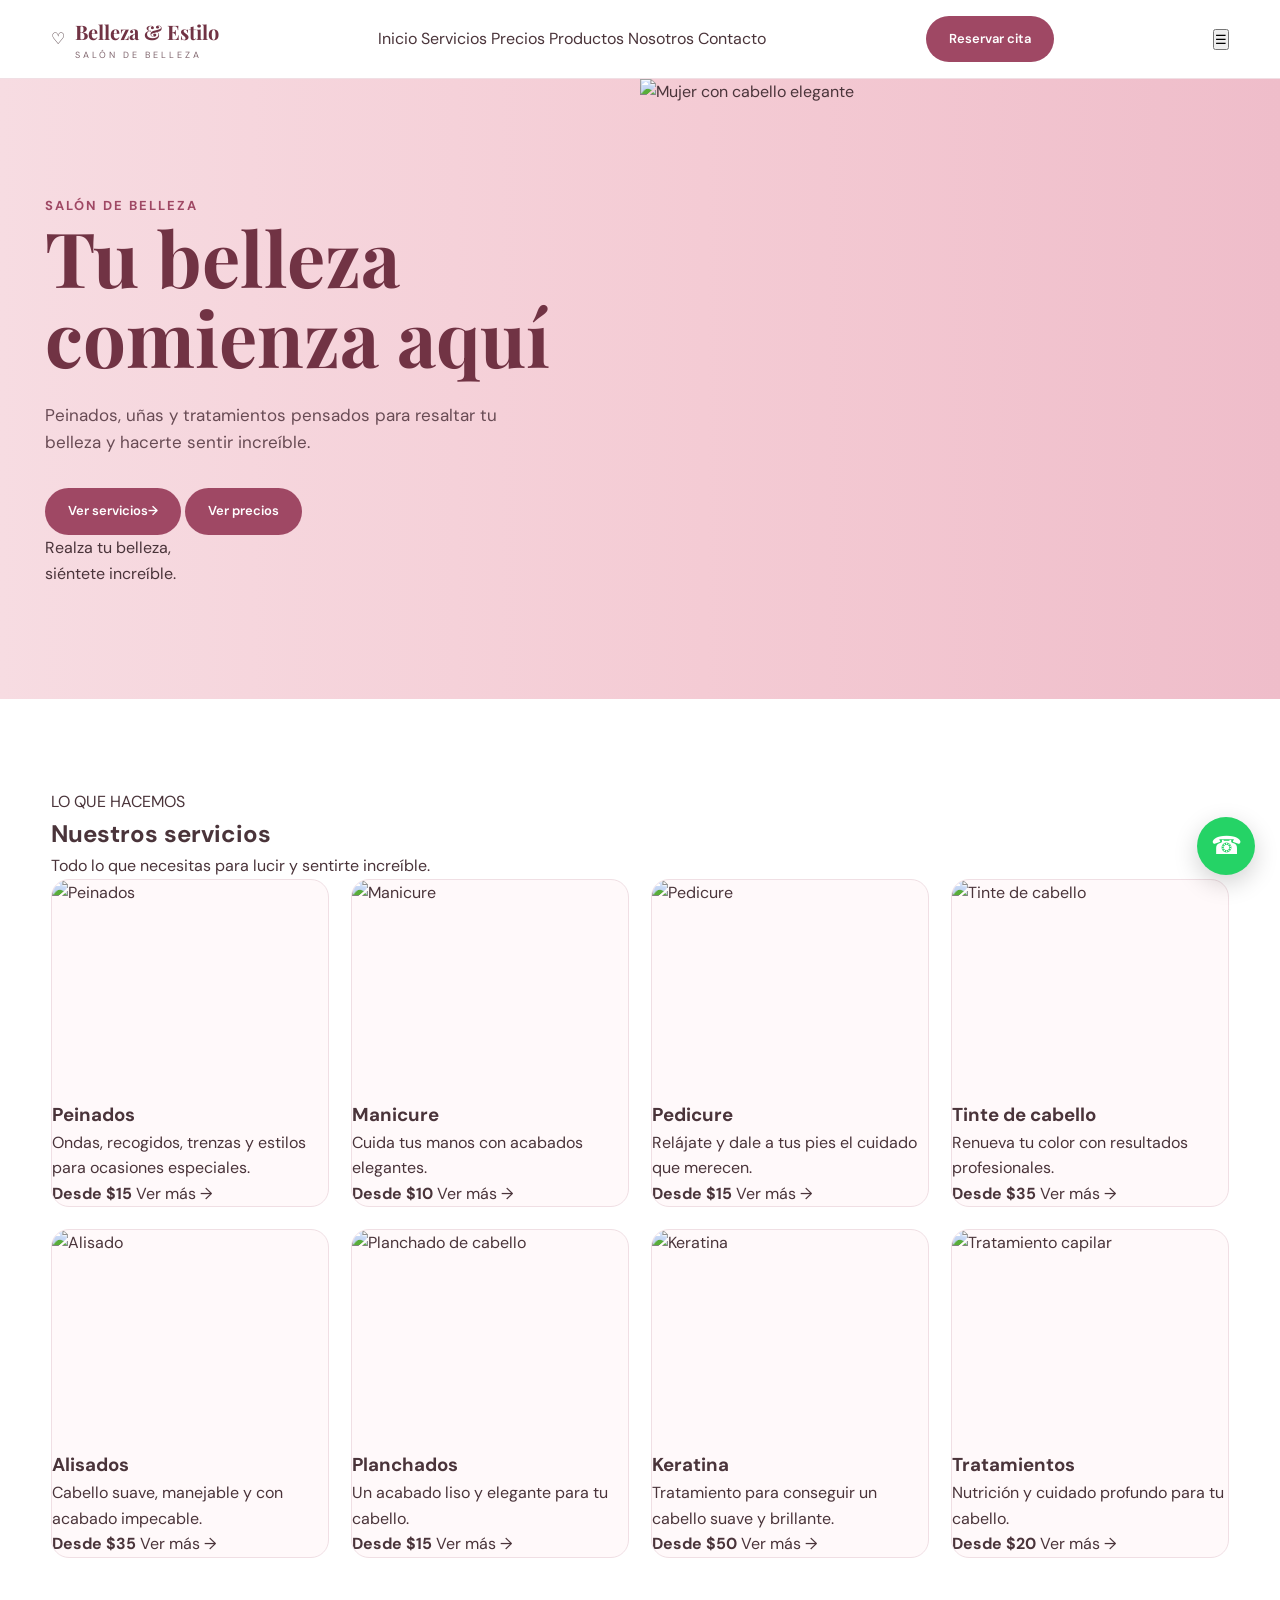
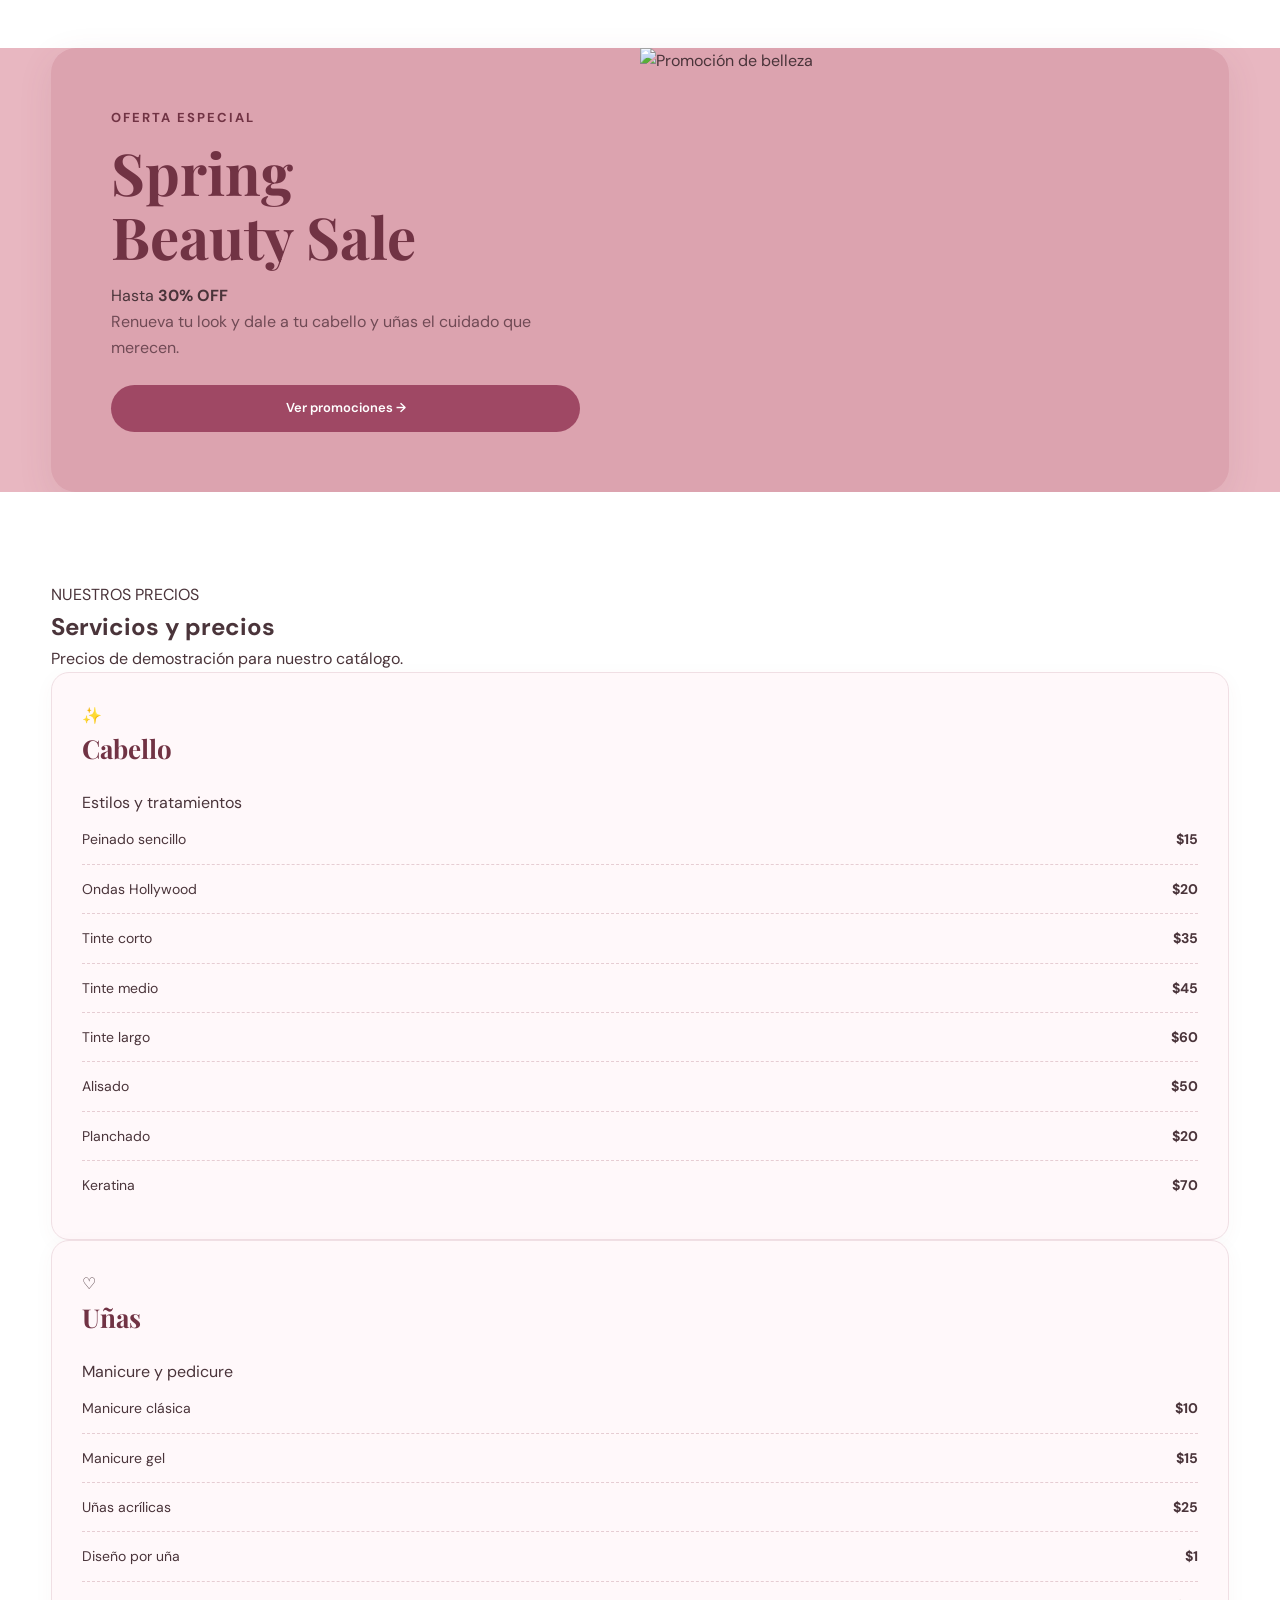
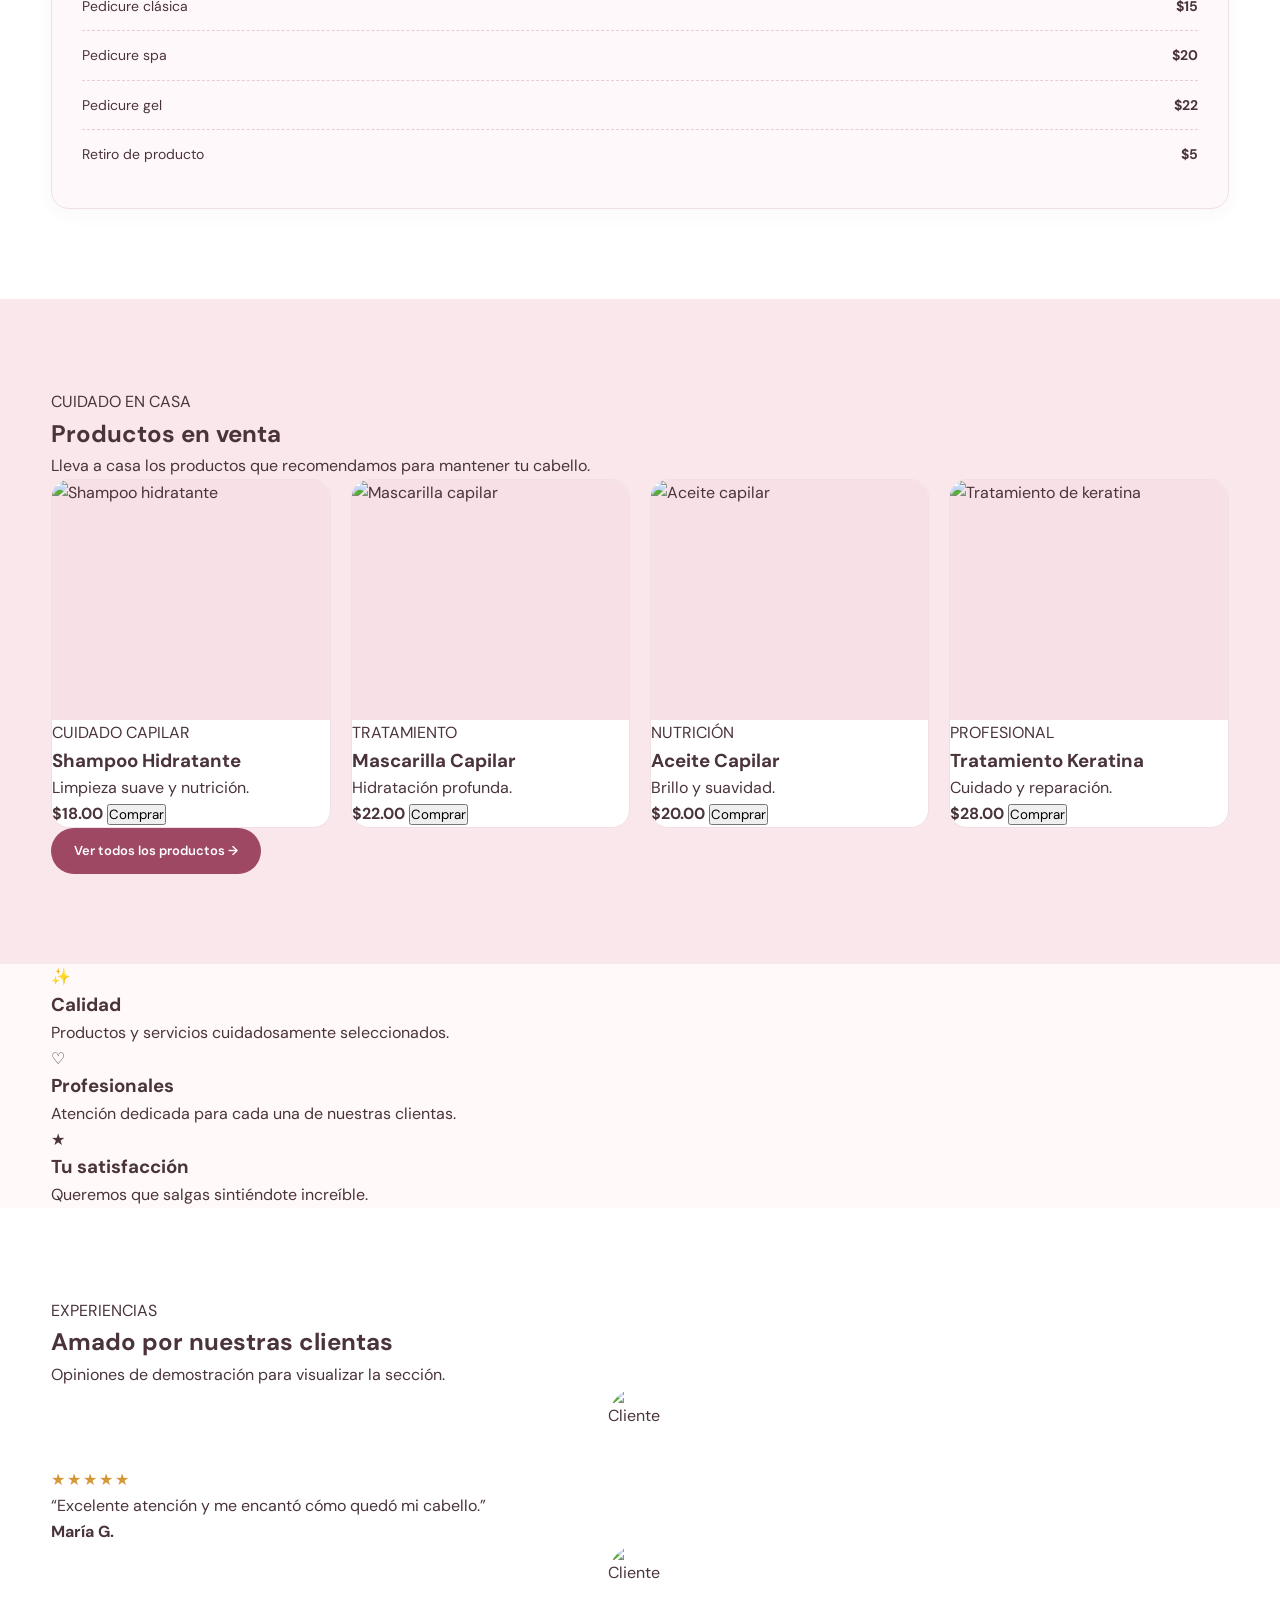
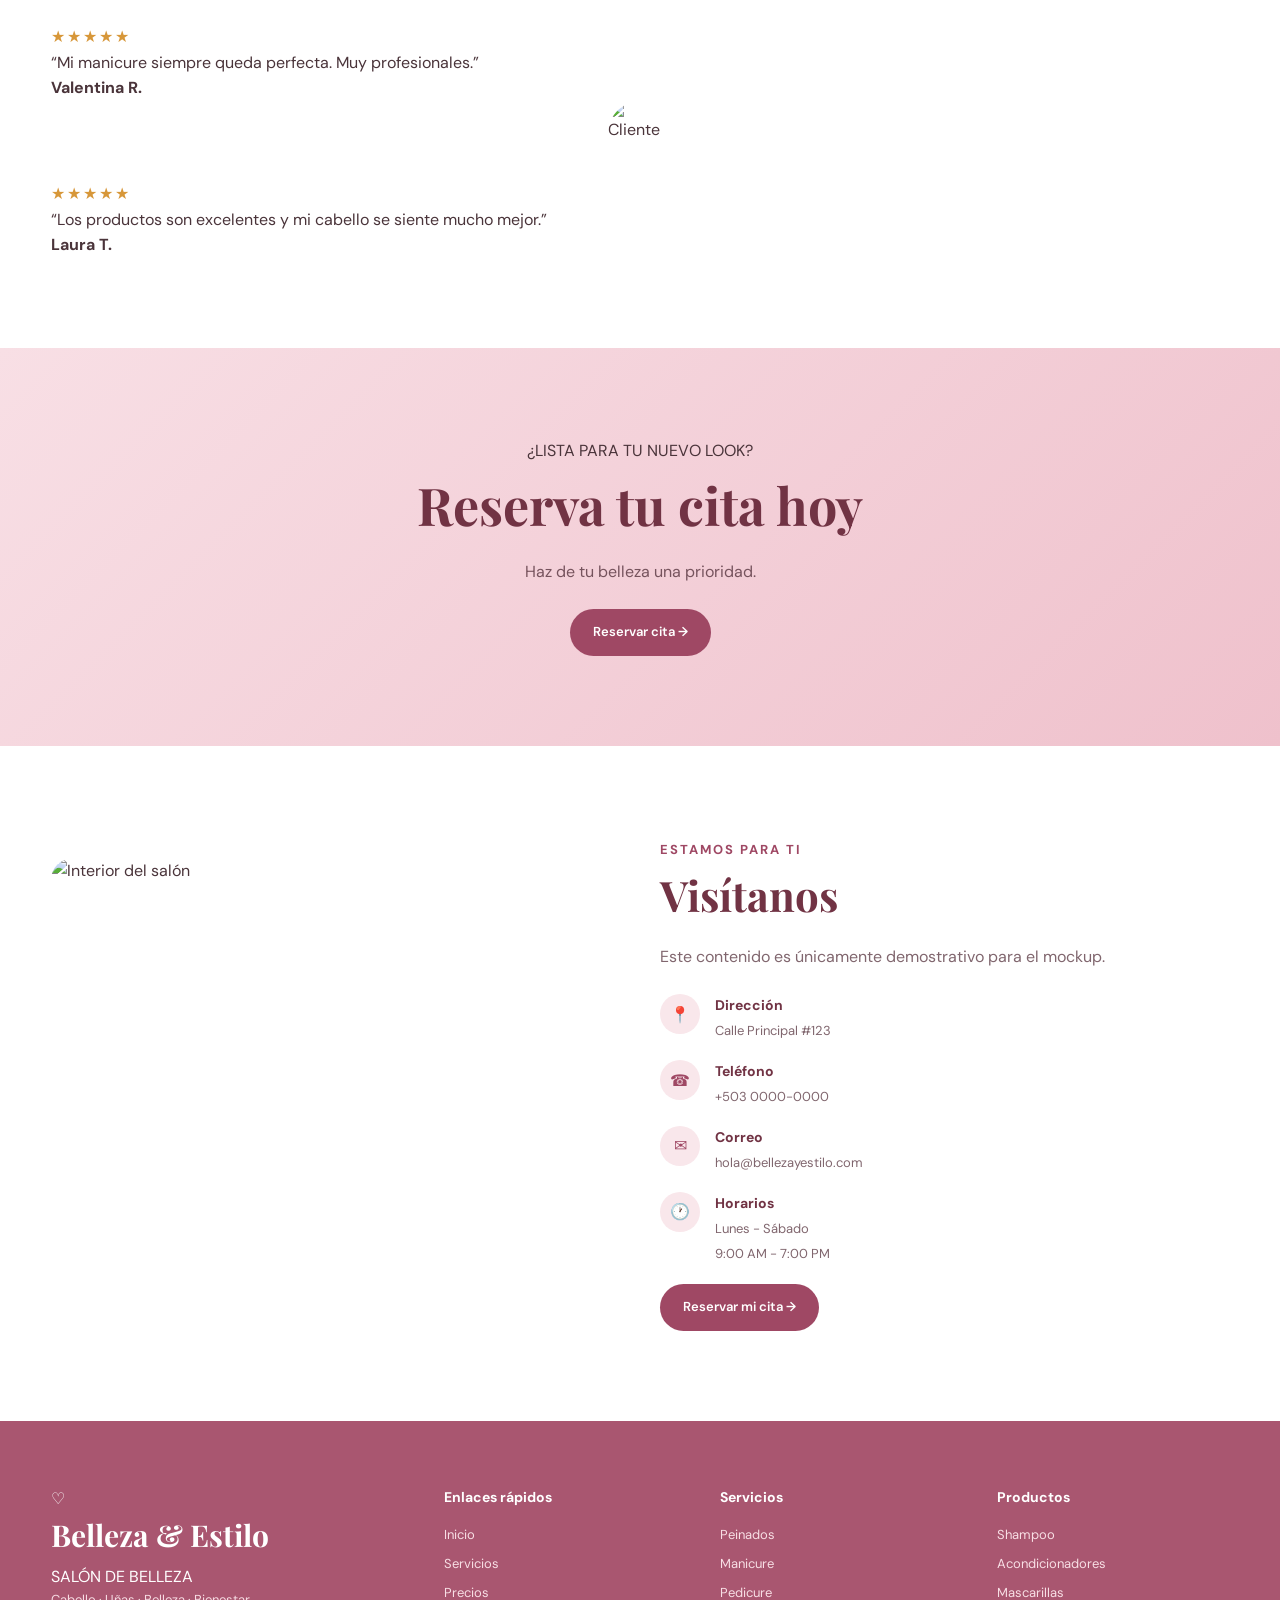
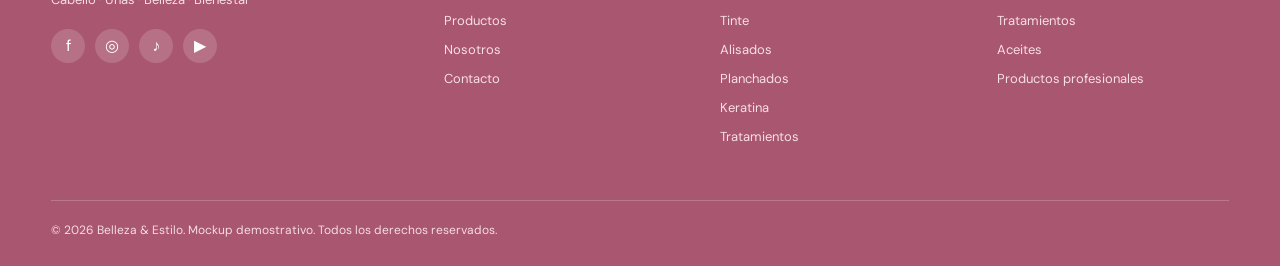
==== index.html @ c7131522 "second commit" ====
<!DOCTYPE html>
<html lang="es">

<head>

    <meta charset="UTF-8">

    <meta
        name="viewport"
        content="width=device-width, initial-scale=1.0"
    >

    <meta
        name="description"
        content="Mockup de sitio web para salón de belleza."
    >

    <title>Belleza & Estilo | Salón de Belleza</title>


    <!-- =====================================================
         GOOGLE FONTS
    ====================================================== -->

    <link rel="preconnect" href="https://fonts.googleapis.com">

    <link
        rel="preconnect"
        href="https://fonts.gstatic.com"
        crossorigin
    >

    <link
        href="https://fonts.googleapis.com/css2?family=DM+Sans:wght@400;500;600;700&family=Playfair+Display:wght@500;600;700&family=Allura&display=swap"
        rel="stylesheet"
    >


    <!-- =====================================================
         CSS
    ====================================================== -->

    <link rel="stylesheet" href="styles.css">

</head>


<body>


    <!-- =====================================================
         HEADER
    ====================================================== -->

    <header class="header">

        <div class="container navbar">


            <!-- LOGO -->

            <a href="#inicio" class="logo">

                <div class="logo-symbol">
                    ♡
                </div>

                <div class="logo-text">

                    <strong>
                        Belleza & Estilo
                    </strong>

                    <span>
                        SALÓN DE BELLEZA
                    </span>

                </div>

            </a>


            <!-- NAVEGACIÓN -->

            <nav class="nav">

                <a href="#inicio">
                    Inicio
                </a>

                <a href="#servicios">
                    Servicios
                </a>

                <a href="#precios">
                    Precios
                </a>

                <a href="#productos">
                    Productos
                </a>

                <a href="#nosotros">
                    Nosotros
                </a>

                <a href="#contacto">
                    Contacto
                </a>

            </nav>


            <!-- BOTÓN -->

            <a
                href="#contacto"
                class="btn btn-primary"
            >
                Reservar cita
            </a>


            <!-- MENÚ MÓVIL -->

            <button
                class="menu-toggle"
                aria-label="Abrir menú"
            >
                ☰
            </button>

        </div>

    </header>



    <!-- =====================================================
         MAIN
    ====================================================== -->

    <main>


        <!-- =================================================
             HERO
        ================================================== -->

        <section
            class="hero"
            id="inicio"
        >

            <div class="hero-content">

                <div class="hero-inner">

                    <span class="eyebrow">
                        SALÓN DE BELLEZA
                    </span>

                    <h1>
                        Tu belleza
                        <br>
                        comienza aquí
                    </h1>

                    <p>
                        Peinados, uñas y tratamientos
                        pensados para resaltar tu belleza
                        y hacerte sentir increíble.
                    </p>


                    <div class="hero-buttons">

                        <a
                            href="#servicios"
                            class="btn btn-primary"
                        >
                            Ver servicios
                            <span>→</span>
                        </a>

                        <a
                            href="#precios"
                            class="btn btn-outline"
                        >
                            Ver precios
                        </a>

                    </div>


                    <div class="hero-signature">
                        Realza tu belleza,
                        <br>
                        <span>siéntete increíble.</span>
                    </div>

                </div>

            </div>


            <div class="hero-image">

                <img
                    src="images/hero.jpg"
                    alt="Mujer con cabello elegante"
                >

            </div>

        </section>



        <!-- =================================================
             SERVICIOS
        ================================================== -->

        <section
            class="section services"
            id="servicios"
        >

            <div class="container">


                <div class="section-header">

                    <span>
                        LO QUE HACEMOS
                    </span>

                    <h2>
                        Nuestros servicios
                    </h2>

                    <p>
                        Todo lo que necesitas para lucir
                        y sentirte increíble.
                    </p>

                </div>


                <div class="services-grid">


                    <!-- SERVICIO 1 -->

                    <article class="service-card">

                        <div class="service-image">

                            <img
                                src="images/peinados.jpg"
                                alt="Peinados"
                            >

                        </div>

                        <div class="service-info">

                            <h3>
                                Peinados
                            </h3>

                            <p>
                                Ondas, recogidos, trenzas
                                y estilos para ocasiones especiales.
                            </p>

                            <div class="service-footer">

                                <strong>
                                    Desde $15
                                </strong>

                                <a href="#precios">
                                    Ver más →
                                </a>

                            </div>

                        </div>

                    </article>



                    <!-- SERVICIO 2 -->

                    <article class="service-card">

                        <div class="service-image">

                            <img
                                src="images/manicure.jpg"
                                alt="Manicure"
                            >

                        </div>

                        <div class="service-info">

                            <h3>
                                Manicure
                            </h3>

                            <p>
                                Cuida tus manos con
                                acabados elegantes.
                            </p>

                            <div class="service-footer">

                                <strong>
                                    Desde $10
                                </strong>

                                <a href="#precios">
                                    Ver más →
                                </a>

                            </div>

                        </div>

                    </article>



                    <!-- SERVICIO 3 -->

                    <article class="service-card">

                        <div class="service-image">

                            <img
                                src="images/pedicure.jpg"
                                alt="Pedicure"
                            >

                        </div>

                        <div class="service-info">

                            <h3>
                                Pedicure
                            </h3>

                            <p>
                                Relájate y dale a tus pies
                                el cuidado que merecen.
                            </p>

                            <div class="service-footer">

                                <strong>
                                    Desde $15
                                </strong>

                                <a href="#precios">
                                    Ver más →
                                </a>

                            </div>

                        </div>

                    </article>



                    <!-- SERVICIO 4 -->

                    <article class="service-card">

                        <div class="service-image">

                            <img
                                src="images/tinte.jpg"
                                alt="Tinte de cabello"
                            >

                        </div>

                        <div class="service-info">

                            <h3>
                                Tinte de cabello
                            </h3>

                            <p>
                                Renueva tu color con
                                resultados profesionales.
                            </p>

                            <div class="service-footer">

                                <strong>
                                    Desde $35
                                </strong>

                                <a href="#precios">
                                    Ver más →
                                </a>

                            </div>

                        </div>

                    </article>



                    <!-- SERVICIO 5 -->

                    <article class="service-card">

                        <div class="service-image">

                            <img
                                src="images/alisado.jpg"
                                alt="Alisado"
                            >

                        </div>

                        <div class="service-info">

                            <h3>
                                Alisados
                            </h3>

                            <p>
                                Cabello suave, manejable
                                y con acabado impecable.
                            </p>

                            <div class="service-footer">

                                <strong>
                                    Desde $35
                                </strong>

                                <a href="#precios">
                                    Ver más →
                                </a>

                            </div>

                        </div>

                    </article>



                    <!-- SERVICIO 6 -->

                    <article class="service-card">

                        <div class="service-image">

                            <img
                                src="images/planchado.jpg"
                                alt="Planchado de cabello"
                            >

                        </div>

                        <div class="service-info">

                            <h3>
                                Planchados
                            </h3>

                            <p>
                                Un acabado liso y elegante
                                para tu cabello.
                            </p>

                            <div class="service-footer">

                                <strong>
                                    Desde $15
                                </strong>

                                <a href="#precios">
                                    Ver más →
                                </a>

                            </div>

                        </div>

                    </article>



                    <!-- SERVICIO 7 -->

                    <article class="service-card">

                        <div class="service-image">

                            <img
                                src="images/keratina.jpg"
                                alt="Keratina"
                            >

                        </div>

                        <div class="service-info">

                            <h3>
                                Keratina
                            </h3>

                            <p>
                                Tratamiento para conseguir
                                un cabello suave y brillante.
                            </p>

                            <div class="service-footer">

                                <strong>
                                    Desde $50
                                </strong>

                                <a href="#precios">
                                    Ver más →
                                </a>

                            </div>

                        </div>

                    </article>



                    <!-- SERVICIO 8 -->

                    <article class="service-card">

                        <div class="service-image">

                            <img
                                src="images/tratamiento.jpg"
                                alt="Tratamiento capilar"
                            >

                        </div>

                        <div class="service-info">

                            <h3>
                                Tratamientos
                            </h3>

                            <p>
                                Nutrición y cuidado profundo
                                para tu cabello.
                            </p>

                            <div class="service-footer">

                                <strong>
                                    Desde $20
                                </strong>

                                <a href="#precios">
                                    Ver más →
                                </a>

                            </div>

                        </div>

                    </article>

                </div>

            </div>

        </section>



        <!-- =================================================
             PROMOCIÓN
        ================================================== -->

        <section class="promotion">

            <div class="container">

                <div class="promotion-box">


                    <div class="promotion-content">

                        <span>
                            OFERTA ESPECIAL
                        </span>

                        <h2>
                            Spring
                            <br>
                            Beauty Sale
                        </h2>

                        <div class="discount">
                            Hasta
                            <strong>
                                30% OFF
                            </strong>
                        </div>

                        <p>
                            Renueva tu look y dale a tu
                            cabello y uñas el cuidado
                            que merecen.
                        </p>

                        <a
                            href="#precios"
                            class="btn btn-primary"
                        >
                            Ver promociones →
                        </a>

                    </div>


                    <div class="promotion-image">

                        <img
                            src="images/promocion.jpg"
                            alt="Promoción de belleza"
                        >

                    </div>

                </div>

            </div>

        </section>



        <!-- =================================================
             PRECIOS
        ================================================== -->

        <section
            class="section prices"
            id="precios"
        >

            <div class="container">


                <div class="section-header">

                    <span>
                        NUESTROS PRECIOS
                    </span>

                    <h2>
                        Servicios y precios
                    </h2>

                    <p>
                        Precios de demostración para
                        nuestro catálogo.
                    </p>

                </div>


                <div class="price-layout">


                    <!-- CABELLO -->

                    <div class="price-box">

                        <div class="price-title">

                            <span class="price-icon">
                                ✨
                            </span>

                            <div>

                                <h3>
                                    Cabello
                                </h3>

                                <p>
                                    Estilos y tratamientos
                                </p>

                            </div>

                        </div>


                        <div class="price-list">

                            <div class="price-row">

                                <span>
                                    Peinado sencillo
                                </span>

                                <strong>
                                    $15
                                </strong>

                            </div>

                            <div class="price-row">

                                <span>
                                    Ondas Hollywood
                                </span>

                                <strong>
                                    $20
                                </strong>

                            </div>

                            <div class="price-row">

                                <span>
                                    Tinte corto
                                </span>

                                <strong>
                                    $35
                                </strong>

                            </div>

                            <div class="price-row">

                                <span>
                                    Tinte medio
                                </span>

                                <strong>
                                    $45
                                </strong>

                            </div>

                            <div class="price-row">

                                <span>
                                    Tinte largo
                                </span>

                                <strong>
                                    $60
                                </strong>

                            </div>

                            <div class="price-row">

                                <span>
                                    Alisado
                                </span>

                                <strong>
                                    $50
                                </strong>

                            </div>

                            <div class="price-row">

                                <span>
                                    Planchado
                                </span>

                                <strong>
                                    $20
                                </strong>

                            </div>

                            <div class="price-row">

                                <span>
                                    Keratina
                                </span>

                                <strong>
                                    $70
                                </strong>

                            </div>

                        </div>

                    </div>



                    <!-- UÑAS -->

                    <div class="price-box">

                        <div class="price-title">

                            <span class="price-icon">
                                ♡
                            </span>

                            <div>

                                <h3>
                                    Uñas
                                </h3>

                                <p>
                                    Manicure y pedicure
                                </p>

                            </div>

                        </div>


                        <div class="price-list">

                            <div class="price-row">

                                <span>
                                    Manicure clásica
                                </span>

                                <strong>
                                    $10
                                </strong>

                            </div>

                            <div class="price-row">

                                <span>
                                    Manicure gel
                                </span>

                                <strong>
                                    $15
                                </strong>

                            </div>

                            <div class="price-row">

                                <span>
                                    Uñas acrílicas
                                </span>

                                <strong>
                                    $25
                                </strong>

                            </div>

                            <div class="price-row">

                                <span>
                                    Diseño por uña
                                </span>

                                <strong>
                                    $1
                                </strong>

                            </div>

                            <div class="price-row">

                                <span>
                                    Pedicure clásica
                                </span>

                                <strong>
                                    $15
                                </strong>

                            </div>

                            <div class="price-row">

                                <span>
                                    Pedicure spa
                                </span>

                                <strong>
                                    $20
                                </strong>

                            </div>

                            <div class="price-row">

                                <span>
                                    Pedicure gel
                                </span>

                                <strong>
                                    $22
                                </strong>

                            </div>

                            <div class="price-row">

                                <span>
                                    Retiro de producto
                                </span>

                                <strong>
                                    $5
                                </strong>

                            </div>

                        </div>

                    </div>

                </div>

            </div>

        </section>



        <!-- =================================================
             PRODUCTOS
        ================================================== -->

        <section
            class="section products"
            id="productos"
        >

            <div class="container">


                <div class="section-header">

                    <span>
                        CUIDADO EN CASA
                    </span>

                    <h2>
                        Productos en venta
                    </h2>

                    <p>
                        Lleva a casa los productos que
                        recomendamos para mantener tu cabello.
                    </p>

                </div>


                <div class="products-grid">


                    <!-- PRODUCTO 1 -->

                    <article class="product-card">

                        <div class="product-image">

                            <img
                                src="images/producto-1.jpg"
                                alt="Shampoo hidratante"
                            >

                        </div>

                        <div class="product-info">

                            <span>
                                CUIDADO CAPILAR
                            </span>

                            <h3>
                                Shampoo Hidratante
                            </h3>

                            <p>
                                Limpieza suave y nutrición.
                            </p>

                            <div class="product-bottom">

                                <strong>
                                    $18.00
                                </strong>

                                <button>
                                    Comprar
                                </button>

                            </div>

                        </div>

                    </article>



                    <!-- PRODUCTO 2 -->

                    <article class="product-card">

                        <div class="product-image">

                            <img
                                src="images/producto-2.jpg"
                                alt="Mascarilla capilar"
                            >

                        </div>

                        <div class="product-info">

                            <span>
                                TRATAMIENTO
                            </span>

                            <h3>
                                Mascarilla Capilar
                            </h3>

                            <p>
                                Hidratación profunda.
                            </p>

                            <div class="product-bottom">

                                <strong>
                                    $22.00
                                </strong>

                                <button>
                                    Comprar
                                </button>

                            </div>

                        </div>

                    </article>



                    <!-- PRODUCTO 3 -->

                    <article class="product-card">

                        <div class="product-image">

                            <img
                                src="images/producto-3.jpg"
                                alt="Aceite capilar"
                            >

                        </div>

                        <div class="product-info">

                            <span>
                                NUTRICIÓN
                            </span>

                            <h3>
                                Aceite Capilar
                            </h3>

                            <p>
                                Brillo y suavidad.
                            </p>

                            <div class="product-bottom">

                                <strong>
                                    $20.00
                                </strong>

                                <button>
                                    Comprar
                                </button>

                            </div>

                        </div>

                    </article>



                    <!-- PRODUCTO 4 -->

                    <article class="product-card">

                        <div class="product-image">

                            <img
                                src="images/producto-4.jpg"
                                alt="Tratamiento de keratina"
                            >

                        </div>

                        <div class="product-info">

                            <span>
                                PROFESIONAL
                            </span>

                            <h3>
                                Tratamiento Keratina
                            </h3>

                            <p>
                                Cuidado y reparación.
                            </p>

                            <div class="product-bottom">

                                <strong>
                                    $28.00
                                </strong>

                                <button>
                                    Comprar
                                </button>

                            </div>

                        </div>

                    </article>

                </div>


                <div class="products-link">

                    <a
                        href="#"
                        class="btn btn-primary"
                    >
                        Ver todos los productos →
                    </a>

                </div>

            </div>

        </section>



        <!-- =================================================
             BENEFICIOS
        ================================================== -->

        <section class="benefits">

            <div class="container">

                <div class="benefits-grid">


                    <div class="benefit">

                        <div class="benefit-icon">
                            ✨
                        </div>

                        <h3>
                            Calidad
                        </h3>

                        <p>
                            Productos y servicios
                            cuidadosamente seleccionados.
                        </p>

                    </div>


                    <div class="benefit">

                        <div class="benefit-icon">
                            ♡
                        </div>

                        <h3>
                            Profesionales
                        </h3>

                        <p>
                            Atención dedicada para
                            cada una de nuestras clientas.
                        </p>

                    </div>


                    <div class="benefit">

                        <div class="benefit-icon">
                            ★
                        </div>

                        <h3>
                            Tu satisfacción
                        </h3>

                        <p>
                            Queremos que salgas
                            sintiéndote increíble.
                        </p>

                    </div>

                </div>

            </div>

        </section>



        <!-- =================================================
             TESTIMONIOS
        ================================================== -->

        <section
            class="section testimonials"
            id="nosotros"
        >

            <div class="container">


                <div class="section-header">

                    <span>
                        EXPERIENCIAS
                    </span>

                    <h2>
                        Amado por nuestras clientas
                    </h2>

                    <p>
                        Opiniones de demostración para
                        visualizar la sección.
                    </p>

                </div>


                <div class="testimonial-grid">


                    <article class="testimonial">

                        <div class="testimonial-avatar">
                            <img
                                src="images/testimonio-1.jpg"
                                alt="Cliente"
                            >
                        </div>

                        <div class="stars">
                            ★★★★★
                        </div>

                        <p>
                            “Excelente atención y me encantó
                            cómo quedó mi cabello.”
                        </p>

                        <strong>
                            María G.
                        </strong>

                    </article>



                    <article class="testimonial">

                        <div class="testimonial-avatar">
                            <img
                                src="images/testimonio-2.jpg"
                                alt="Cliente"
                            >
                        </div>

                        <div class="stars">
                            ★★★★★
                        </div>

                        <p>
                            “Mi manicure siempre queda
                            perfecta. Muy profesionales.”
                        </p>

                        <strong>
                            Valentina R.
                        </strong>

                    </article>



                    <article class="testimonial">

                        <div class="testimonial-avatar">
                            <img
                                src="images/testimonio-3.jpg"
                                alt="Cliente"
                            >
                        </div>

                        <div class="stars">
                            ★★★★★
                        </div>

                        <p>
                            “Los productos son excelentes
                            y mi cabello se siente mucho mejor.”
                        </p>

                        <strong>
                            Laura T.
                        </strong>

                    </article>

                </div>

            </div>

        </section>



        <!-- =================================================
             CTA
        ================================================== -->

        <section class="cta">

            <div class="container">

                <span>
                    ¿LISTA PARA TU NUEVO LOOK?
                </span>

                <h2>
                    Reserva tu cita hoy
                </h2>

                <p>
                    Haz de tu belleza una prioridad.
                </p>

                <a
                    href="#contacto"
                    class="btn btn-primary"
                >
                    Reservar cita →
                </a>

            </div>

        </section>



        <!-- =================================================
             CONTACTO
        ================================================== -->

        <section
            class="section contact"
            id="contacto"
        >

            <div class="container">

                <div class="contact-grid">


                    <!-- IMAGEN -->

                    <div class="contact-image">

                        <img
                            src="images/salon.jpg"
                            alt="Interior del salón"
                        >

                    </div>


                    <!-- INFORMACIÓN -->

                    <div class="contact-info">

                        <span class="eyebrow">
                            ESTAMOS PARA TI
                        </span>

                        <h2>
                            Visítanos
                        </h2>

                        <p>
                            Este contenido es únicamente
                            demostrativo para el mockup.
                        </p>


                        <div class="contact-list">


                            <div class="contact-item">

                                <div class="contact-icon">
                                    📍
                                </div>

                                <div>

                                    <strong>
                                        Dirección
                                    </strong>

                                    <span>
                                        Calle Principal #123
                                    </span>

                                </div>

                            </div>



                            <div class="contact-item">

                                <div class="contact-icon">
                                    ☎
                                </div>

                                <div>

                                    <strong>
                                        Teléfono
                                    </strong>

                                    <span>
                                        +503 0000-0000
                                    </span>

                                </div>

                            </div>



                            <div class="contact-item">

                                <div class="contact-icon">
                                    ✉
                                </div>

                                <div>

                                    <strong>
                                        Correo
                                    </strong>

                                    <span>
                                        hola@bellezayestilo.com
                                    </span>

                                </div>

                            </div>



                            <div class="contact-item">

                                <div class="contact-icon">
                                    🕐
                                </div>

                                <div>

                                    <strong>
                                        Horarios
                                    </strong>

                                    <span>
                                        Lunes - Sábado
                                        <br>
                                        9:00 AM - 7:00 PM
                                    </span>

                                </div>

                            </div>

                        </div>


                        <a
                            href="#"
                            class="btn btn-primary"
                        >
                            Reservar mi cita →
                        </a>

                    </div>

                </div>

            </div>

        </section>

    </main>



    <!-- =====================================================
         FOOTER
    ====================================================== -->

    <footer>

        <div class="container">

            <div class="footer-grid">


                <!-- MARCA -->

                <div class="footer-brand">

                    <div class="footer-logo">
                        ♡
                    </div>

                    <h3>
                        Belleza & Estilo
                    </h3>

                    <span>
                        SALÓN DE BELLEZA
                    </span>

                    <p>
                        Cabello · Uñas · Belleza · Bienestar
                    </p>


                    <div class="social">

                        <a href="#">
                            f
                        </a>

                        <a href="#">
                            ◎
                        </a>

                        <a href="#">
                            ♪
                        </a>

                        <a href="#">
                            ▶
                        </a>

                    </div>

                </div>



                <!-- ENLACES -->

                <div class="footer-column">

                    <h4>
                        Enlaces rápidos
                    </h4>

                    <a href="#inicio">
                        Inicio
                    </a>

                    <a href="#servicios">
                        Servicios
                    </a>

                    <a href="#precios">
                        Precios
                    </a>

                    <a href="#productos">
                        Productos
                    </a>

                    <a href="#nosotros">
                        Nosotros
                    </a>

                    <a href="#contacto">
                        Contacto
                    </a>

                </div>



                <!-- SERVICIOS -->

                <div class="footer-column">

                    <h4>
                        Servicios
                    </h4>

                    <a href="#">
                        Peinados
                    </a>

                    <a href="#">
                        Manicure
                    </a>

                    <a href="#">
                        Pedicure
                    </a>

                    <a href="#">
                        Tinte
                    </a>

                    <a href="#">
                        Alisados
                    </a>

                    <a href="#">
                        Planchados
                    </a>

                    <a href="#">
                        Keratina
                    </a>

                    <a href="#">
                        Tratamientos
                    </a>

                </div>



                <!-- PRODUCTOS -->

                <div class="footer-column">

                    <h4>
                        Productos
                    </h4>

                    <a href="#">
                        Shampoo
                    </a>

                    <a href="#">
                        Acondicionadores
                    </a>

                    <a href="#">
                        Mascarillas
                    </a>

                    <a href="#">
                        Tratamientos
                    </a>

                    <a href="#">
                        Aceites
                    </a>

                    <a href="#">
                        Productos profesionales
                    </a>

                </div>

            </div>


            <!-- COPYRIGHT -->

            <div class="copyright">

                © 2026 Belleza & Estilo.
                Mockup demostrativo.
                Todos los derechos reservados.

            </div>

        </div>

    </footer>



    <!-- =====================================================
         WHATSAPP
    ====================================================== -->

    <a
        href="#"
        class="whatsapp"
        aria-label="WhatsApp"
    >
        ☎
    </a>



    <!-- =====================================================
         JAVASCRIPT
    ====================================================== -->

    <script>

        const menuToggle =
            document.querySelector(".menu-toggle");

        const nav =
            document.querySelector(".nav");


        menuToggle.addEventListener(
            "click",
            () => {

                nav.classList.toggle("active");

            }
        );


        /*
         * Cerrar menú al seleccionar un enlace
         */

        document
            .querySelectorAll(".nav a")
            .forEach(link => {

                link.addEventListener(
                    "click",
                    () => {

                        nav.classList.remove("active");

                    }
                );

            });


    </script>


</body>

</html>
---- styles.css ----
/* =========================================================
   VARIABLES
========================================================= */

:root {
    --rosa-claro: #f9e7eb;
    --rosa: #e8aebd;
    --rosa-medio: #c96f89;
    --rosa-oscuro: #9f4864;

    --vino: #713344;

    --texto: #4a343a;
    --texto-suave: #80666e;

    --blanco: #ffffff;
    --crema: #fff9fa;

    --borde: #f0dfe4;

    --sombra:
        0 10px 35px rgba(126, 68, 84, 0.10);

    --radio: 18px;
}


/* =========================================================
   RESET
========================================================= */

* {
    margin: 0;
    padding: 0;
    box-sizing: border-box;
}

html {
    scroll-behavior: smooth;
}

body {
    font-family: "DM Sans", sans-serif;
    background: var(--crema);
    color: var(--texto);
    line-height: 1.6;
}

img {
    display: block;
    width: 100%;
    object-fit: cover;
}

a {
    color: inherit;
    text-decoration: none;
}

button,
input,
textarea {
    font-family: inherit;
}

.container {
    width: min(1180px, 92%);
    margin: 0 auto;
}


/* =========================================================
   HEADER
========================================================= */

header {
    position: sticky;
    top: 0;
    z-index: 1000;

    background: rgba(255, 255, 255, 0.96);

    border-bottom: 1px solid var(--borde);

    backdrop-filter: blur(10px);
}

.navbar {
    min-height: 78px;

    display: flex;
    align-items: center;
    justify-content: space-between;

    gap: 30px;
}


/* LOGO */

.logo {
    display: flex;
    align-items: center;
    gap: 10px;
}

.logo-icon {
    width: 42px;
    height: 42px;

    display: grid;
    place-items: center;

    border-radius: 50%;

    background: var(--rosa-claro);
    color: var(--rosa-oscuro);

    font-size: 22px;
}

.logo-text strong {
    display: block;

    font-family: "Playfair Display", serif;

    font-size: 20px;

    color: var(--vino);
}

.logo-text span {
    display: block;

    font-size: 9px;

    letter-spacing: 3px;

    text-transform: uppercase;

    color: var(--texto-suave);
}


/* NAVEGACIÓN */

.nav-links {
    display: flex;
    align-items: center;

    gap: 25px;

    font-size: 14px;
    font-weight: 500;
}

.nav-links a {
    transition: 0.25s ease;
}

.nav-links a:hover {
    color: var(--rosa-oscuro);
}


/* =========================================================
   BOTONES
========================================================= */

.btn {
    display: inline-flex;
    align-items: center;
    justify-content: center;

    border: none;

    cursor: pointer;

    padding: 13px 23px;

    border-radius: 50px;

    background: var(--rosa-oscuro);

    color: var(--blanco);

    font-size: 13px;

    font-weight: 600;

    transition:
        transform 0.25s ease,
        background 0.25s ease,
        box-shadow 0.25s ease;
}

.btn:hover {
    transform: translateY(-2px);

    background: var(--vino);

    box-shadow:
        0 8px 20px rgba(159, 72, 100, 0.22);
}

.btn-light {
    background: var(--blanco);

    color: var(--vino);
}

.btn-light:hover {
    background: var(--vino);

    color: var(--blanco);
}


/* =========================================================
   HERO
========================================================= */

.hero {
    min-height: 620px;

    display: grid;

    grid-template-columns: 1fr 1fr;

    background:
        linear-gradient(
            90deg,
            #f7dce2 0%,
            #f4cbd4 55%,
            #efbdca 100%
        );
}

.hero-content {
    padding: 80px 7%;

    display: flex;

    flex-direction: column;

    justify-content: center;
}

.eyebrow {
    color: var(--rosa-oscuro);

    font-size: 13px;

    font-weight: 700;

    text-transform: uppercase;

    letter-spacing: 2px;

    margin-bottom: 18px;
}

.hero h1 {
    max-width: 550px;

    font-family: "Playfair Display", serif;

    font-size: clamp(48px, 6vw, 76px);

    line-height: 1.05;

    color: var(--vino);

    margin-bottom: 25px;
}

.hero p {
    max-width: 480px;

    font-size: 17px;

    color: #684b54;

    margin-bottom: 32px;
}

.hero-actions {
    display: flex;

    align-items: center;

    gap: 15px;

    flex-wrap: wrap;
}

.hero-image {
    min-height: 620px;

    overflow: hidden;
}

.hero-image img {
    width: 100%;

    height: 100%;

    object-position: center;
}


/* =========================================================
   SECCIONES GENERALES
========================================================= */

.section {
    padding: 90px 0;
}

.section-heading {
    text-align: center;

    margin-bottom: 50px;
}

.section-heading span {
    display: block;

    color: var(--rosa-oscuro);

    text-transform: uppercase;

    letter-spacing: 2px;

    font-size: 12px;

    font-weight: 700;

    margin-bottom: 8px;
}

.section-heading h2 {
    font-family: "Playfair Display", serif;

    font-size: clamp(34px, 5vw, 48px);

    color: var(--vino);

    margin-bottom: 10px;
}

.section-heading p {
    max-width: 600px;

    margin: 0 auto;

    color: var(--texto-suave);
}


/* =========================================================
   SERVICIOS
========================================================= */

.services {
    background: var(--blanco);
}

.services-grid {
    display: grid;

    grid-template-columns:
        repeat(4, 1fr);

    gap: 22px;
}

.service-card {
    background: var(--crema);

    border: 1px solid var(--borde);

    border-radius: var(--radio);

    overflow: hidden;

    transition:
        transform 0.3s ease,
        box-shadow 0.3s ease;
}

.service-card:hover {
    transform: translateY(-7px);

    box-shadow: var(--sombra);
}

.service-image {
    height: 220px;

    overflow: hidden;
}

.service-image img {
    height: 100%;

    transition: transform 0.4s ease;
}

.service-card:hover .service-image img {
    transform: scale(1.05);
}

.service-content {
    padding: 20px;
}

.service-content h3 {
    font-family: "Playfair Display", serif;

    font-size: 21px;

    color: var(--vino);

    margin-bottom: 5px;
}

.service-content p {
    color: var(--texto-suave);

    font-size: 13px;

    margin-bottom: 14px;
}

.price {
    display: flex;

    align-items: center;

    justify-content: space-between;
}

.price strong {
    color: var(--rosa-oscuro);

    font-size: 15px;
}

.link {
    font-size: 12px;

    font-weight: 700;

    color: var(--vino);
}

.link:hover {
    color: var(--rosa-oscuro);
}


/* =========================================================
   PROMOCIONES
========================================================= */

.promotion {
    background: #e8b7c1;
}

.promotion-box {
    display: grid;

    grid-template-columns: 1fr 1fr;

    min-height: 390px;

    overflow: hidden;

    border-radius: 25px;

    background: #dca3af;

    box-shadow: var(--sombra);
}

.promotion-content {
    padding: 60px;

    display: flex;

    flex-direction: column;

    justify-content: center;
}

.promotion-content span {
    color: var(--vino);

    font-size: 13px;

    font-weight: 700;

    text-transform: uppercase;

    letter-spacing: 2px;
}

.promotion-content h2 {
    font-family: "Playfair Display", serif;

    color: var(--vino);

    font-size: clamp(38px, 5vw, 58px);

    line-height: 1.1;

    margin: 12px 0 15px;
}

.promotion-content p {
    color: #704a55;

    max-width: 450px;

    margin-bottom: 25px;
}

.promotion-image {
    overflow: hidden;
}

.promotion-image img {
    height: 100%;
}


/* =========================================================
   PRECIOS
========================================================= */

.prices {
    background: var(--blanco);
}

.prices-grid {
    display: grid;

    grid-template-columns:
        repeat(2, 1fr);

    gap: 25px;
}

.price-box {
    padding: 30px;

    border-radius: var(--radio);

    background: #fff8fa;

    border: 1px solid var(--borde);

    box-shadow:
        0 5px 20px rgba(126, 68, 84, 0.04);
}

.price-box h3 {
    font-family: "Playfair Display", serif;

    color: var(--vino);

    font-size: 26px;

    margin-bottom: 20px;
}

.price-row {
    display: flex;

    align-items: center;

    justify-content: space-between;

    gap: 20px;

    padding: 13px 0;

    border-bottom: 1px dashed #e6cdd3;

    font-size: 14px;
}

.price-row:last-child {
    border-bottom: none;
}

.price-row span:last-child {
    font-weight: 700;

    color: var(--rosa-oscuro);

    white-space: nowrap;
}


/* =========================================================
   PRODUCTOS
========================================================= */

.products {
    background: var(--rosa-claro);
}

.products-grid {
    display: grid;

    grid-template-columns:
        repeat(4, 1fr);

    gap: 20px;
}

.product-card {
    background: var(--blanco);

    border-radius: var(--radio);

    overflow: hidden;

    border: 1px solid var(--borde);

    transition: 0.3s ease;
}

.product-card:hover {
    transform: translateY(-5px);

    box-shadow: var(--sombra);
}

.product-image {
    height: 240px;

    background: #f7e1e6;
}

.product-image img {
    height: 100%;
}

.product-content {
    padding: 18px;
}

.product-content h3 {
    font-family: "Playfair Display", serif;

    color: var(--vino);

    font-size: 19px;

    margin-bottom: 5px;
}

.product-content p {
    color: var(--texto-suave);

    font-size: 12px;

    margin-bottom: 10px;
}

.product-price {
    font-size: 17px;

    font-weight: 700;

    color: var(--rosa-oscuro);

    margin-bottom: 15px;
}

.product-card .btn {
    width: 100%;

    padding: 10px 15px;

    font-size: 12px;
}


/* =========================================================
   TESTIMONIOS
========================================================= */

.testimonials {
    background: var(--blanco);
}

.testimonials-grid {
    display: grid;

    grid-template-columns:
        repeat(3, 1fr);

    gap: 25px;
}

.testimonial-card {
    padding: 30px;

    background: #fff8fa;

    border: 1px solid var(--borde);

    border-radius: var(--radio);

    text-align: center;
}

.testimonial-avatar {
    width: 65px;
    height: 65px;

    margin: 0 auto 15px;

    border-radius: 50%;

    overflow: hidden;
}

.testimonial-avatar img {
    height: 100%;
}

.testimonial-card p {
    color: var(--texto-suave);

    font-size: 14px;

    font-style: italic;

    margin-bottom: 15px;
}

.testimonial-card h4 {
    color: var(--vino);

    font-size: 14px;
}

.stars {
    color: #d79739;

    letter-spacing: 2px;

    margin-top: 5px;
}


/* =========================================================
   CTA
========================================================= */

.cta {
    padding: 90px 0;

    background:
        linear-gradient(
            135deg,
            #f8dfe5,
            #efc1cc
        );

    text-align: center;
}

.cta h2 {
    font-family: "Playfair Display", serif;

    color: var(--vino);

    font-size: clamp(35px, 5vw, 52px);

    margin-bottom: 12px;
}

.cta p {
    color: #76535d;

    margin-bottom: 25px;
}


/* =========================================================
   CONTACTO
========================================================= */

.contact {
    background: var(--blanco);
}

.contact-grid {
    display: grid;

    grid-template-columns:
        1fr 1fr;

    gap: 40px;

    align-items: center;
}

.contact-image {
    height: 450px;

    overflow: hidden;

    border-radius: 22px;
}

.contact-image img {
    height: 100%;
}

.contact-info h2 {
    font-family: "Playfair Display", serif;

    font-size: 42px;

    color: var(--vino);

    margin-bottom: 15px;
}

.contact-info > p {
    color: var(--texto-suave);

    margin-bottom: 25px;
}

.contact-item {
    display: flex;

    gap: 15px;

    align-items: flex-start;

    margin-bottom: 18px;
}

.contact-icon {
    width: 40px;
    height: 40px;

    flex-shrink: 0;

    display: grid;

    place-items: center;

    border-radius: 50%;

    background: var(--rosa-claro);

    color: var(--rosa-oscuro);
}

.contact-item strong {
    display: block;

    color: var(--vino);

    font-size: 14px;
}

.contact-item span {
    color: var(--texto-suave);

    font-size: 13px;
}


/* =========================================================
   FOOTER
========================================================= */

footer {
    background: #a95670;

    color: var(--blanco);

    padding: 65px 0 25px;
}

.footer-grid {
    display: grid;

    grid-template-columns:
        1.5fr 1fr 1fr 1fr;

    gap: 45px;

    padding-bottom: 45px;
}

.footer-brand h3 {
    font-family: "Playfair Display", serif;

    font-size: 30px;

    margin-bottom: 5px;
}

.footer-brand p {
    color: #f7dce3;

    font-size: 13px;

    max-width: 280px;
}

.footer-column h4 {
    font-size: 14px;

    margin-bottom: 17px;
}

.footer-column a {
    display: block;

    color: #f8dfe5;

    font-size: 13px;

    margin-bottom: 8px;

    transition: 0.2s;
}

.footer-column a:hover {
    color: var(--blanco);

    padding-left: 4px;
}

.social {
    display: flex;

    gap: 10px;

    margin-top: 18px;
}

.social a {
    width: 34px;
    height: 34px;

    display: grid;

    place-items: center;

    border-radius: 50%;

    background: rgba(255, 255, 255, 0.16);

    color: var(--blanco);

    transition: 0.25s ease;
}

.social a:hover {
    background: var(--blanco);

    color: var(--rosa-oscuro);
}

.copyright {
    border-top:
        1px solid rgba(255, 255, 255, 0.2);

    padding-top: 20px;

    color: #f5dce2;

    font-size: 12px;
}


/* =========================================================
   WHATSAPP
========================================================= */

.whatsapp {
    position: fixed;

    right: 25px;
    bottom: 25px;

    width: 58px;
    height: 58px;

    display: grid;

    place-items: center;

    border-radius: 50%;

    background: #25D366;

    color: white;

    font-size: 25px;

    box-shadow:
        0 8px 25px rgba(0, 0, 0, 0.18);

    z-index: 999;

    transition: 0.25s ease;
}

.whatsapp:hover {
    transform: scale(1.08);
}


/* =========================================================
   ANIMACIONES
========================================================= */

@keyframes aparecer {
    from {
        opacity: 0;
        transform: translateY(20px);
    }

    to {
        opacity: 1;
        transform: translateY(0);
    }
}

.hero-content {
    animation: aparecer 0.8s ease forwards;
}


/* =========================================================
   TABLET
========================================================= */

@media (max-width: 1000px) {

    .nav-links {
        display: none;
    }

    .hero {
        grid-template-columns: 1fr;
    }

    .hero-content {
        padding: 70px 7%;
    }

    .hero-image {
        min-height: 450px;
    }

    .services-grid {
        grid-template-columns:
            repeat(2, 1fr);
    }

    .products-grid {
        grid-template-columns:
            repeat(2, 1fr);
    }

    .footer-grid {
        grid-template-columns:
            repeat(2, 1fr);
    }
}


/* =========================================================
   MÓVIL
========================================================= */

@media (max-width: 650px) {

    .container {
        width: 90%;
    }

    .navbar {
        min-height: 68px;
    }

    .navbar > .btn {
        display: none;
    }

    .hero-content {
        padding: 60px 5%;
    }

    .hero h1 {
        font-size: 48px;
    }

    .hero p {
        font-size: 15px;
    }

    .hero-image {
        min-height: 400px;
    }

    .section {
        padding: 65px 0;
    }

    .section-heading {
        margin-bottom: 35px;
    }

    .services-grid {
        grid-template-columns: 1fr;
    }

    .products-grid {
        grid-template-columns: 1fr;
    }

    .promotion-box {
        grid-template-columns: 1fr;
    }

    .promotion-content {
        padding: 45px 30px;
    }

    .promotion-image {
        height: 300px;
    }

    .prices-grid {
        grid-template-columns: 1fr;
    }

    .testimonials-grid {
        grid-template-columns: 1fr;
    }

    .contact-grid {
        grid-template-columns: 1fr;
    }

    .contact-image {
        height: 320px;
    }

    .contact-info h2 {
        font-size: 36px;
    }

    .footer-grid {
        grid-template-columns: 1fr;

        gap: 30px;
    }

    .hero-actions {
        flex-direction: column;

        align-items: stretch;
    }

    .hero-actions .btn {
        width: 100%;
    }

    .whatsapp {
        width: 52px;
        height: 52px;

        right: 18px;
        bottom: 18px;
    }
}


/* =========================================================
   PANTALLAS MUY PEQUEÑAS
========================================================= */

@media (max-width: 400px) {

    .hero h1 {
        font-size: 42px;
    }

    .hero-image {
        min-height: 330px;
    }

    .service-image {
        height: 200px;
    }

    .price-box {
        padding: 22px;
    }

    .promotion-content h2 {
        font-size: 38px;
    }
}
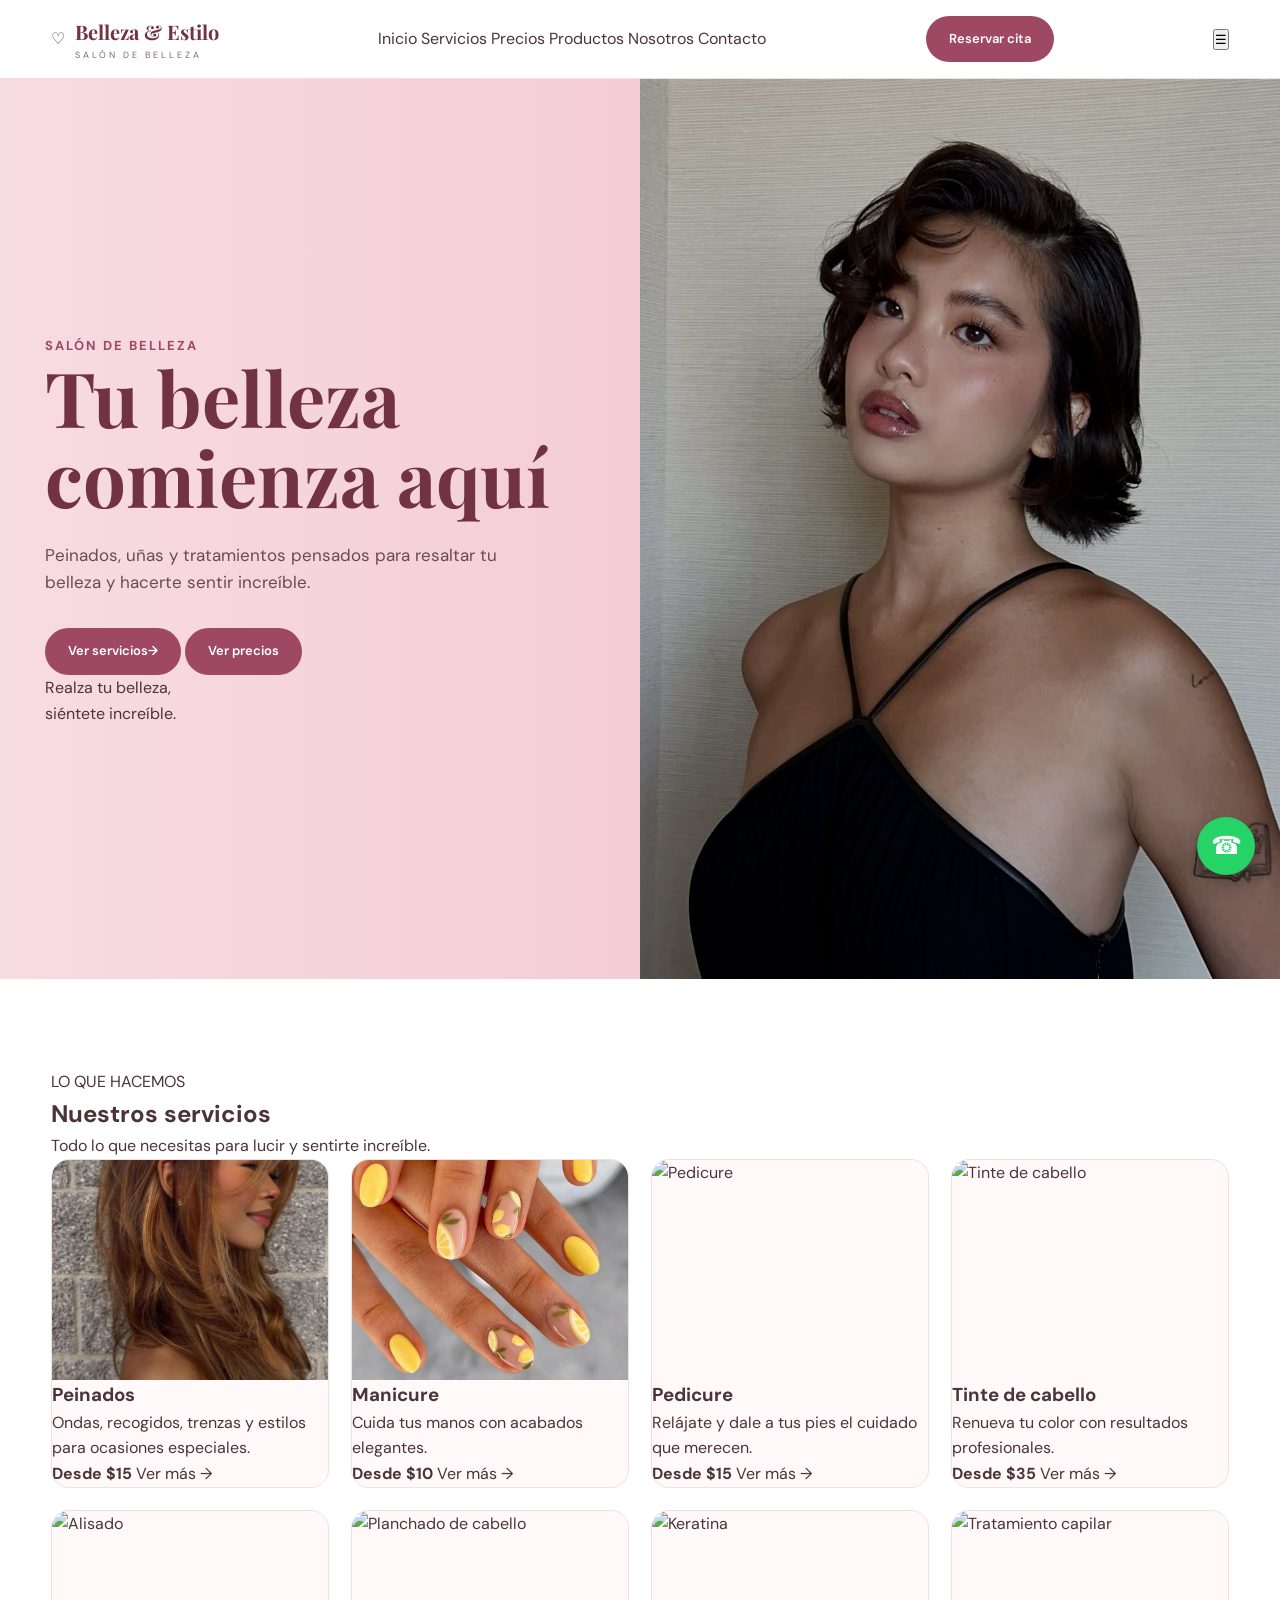
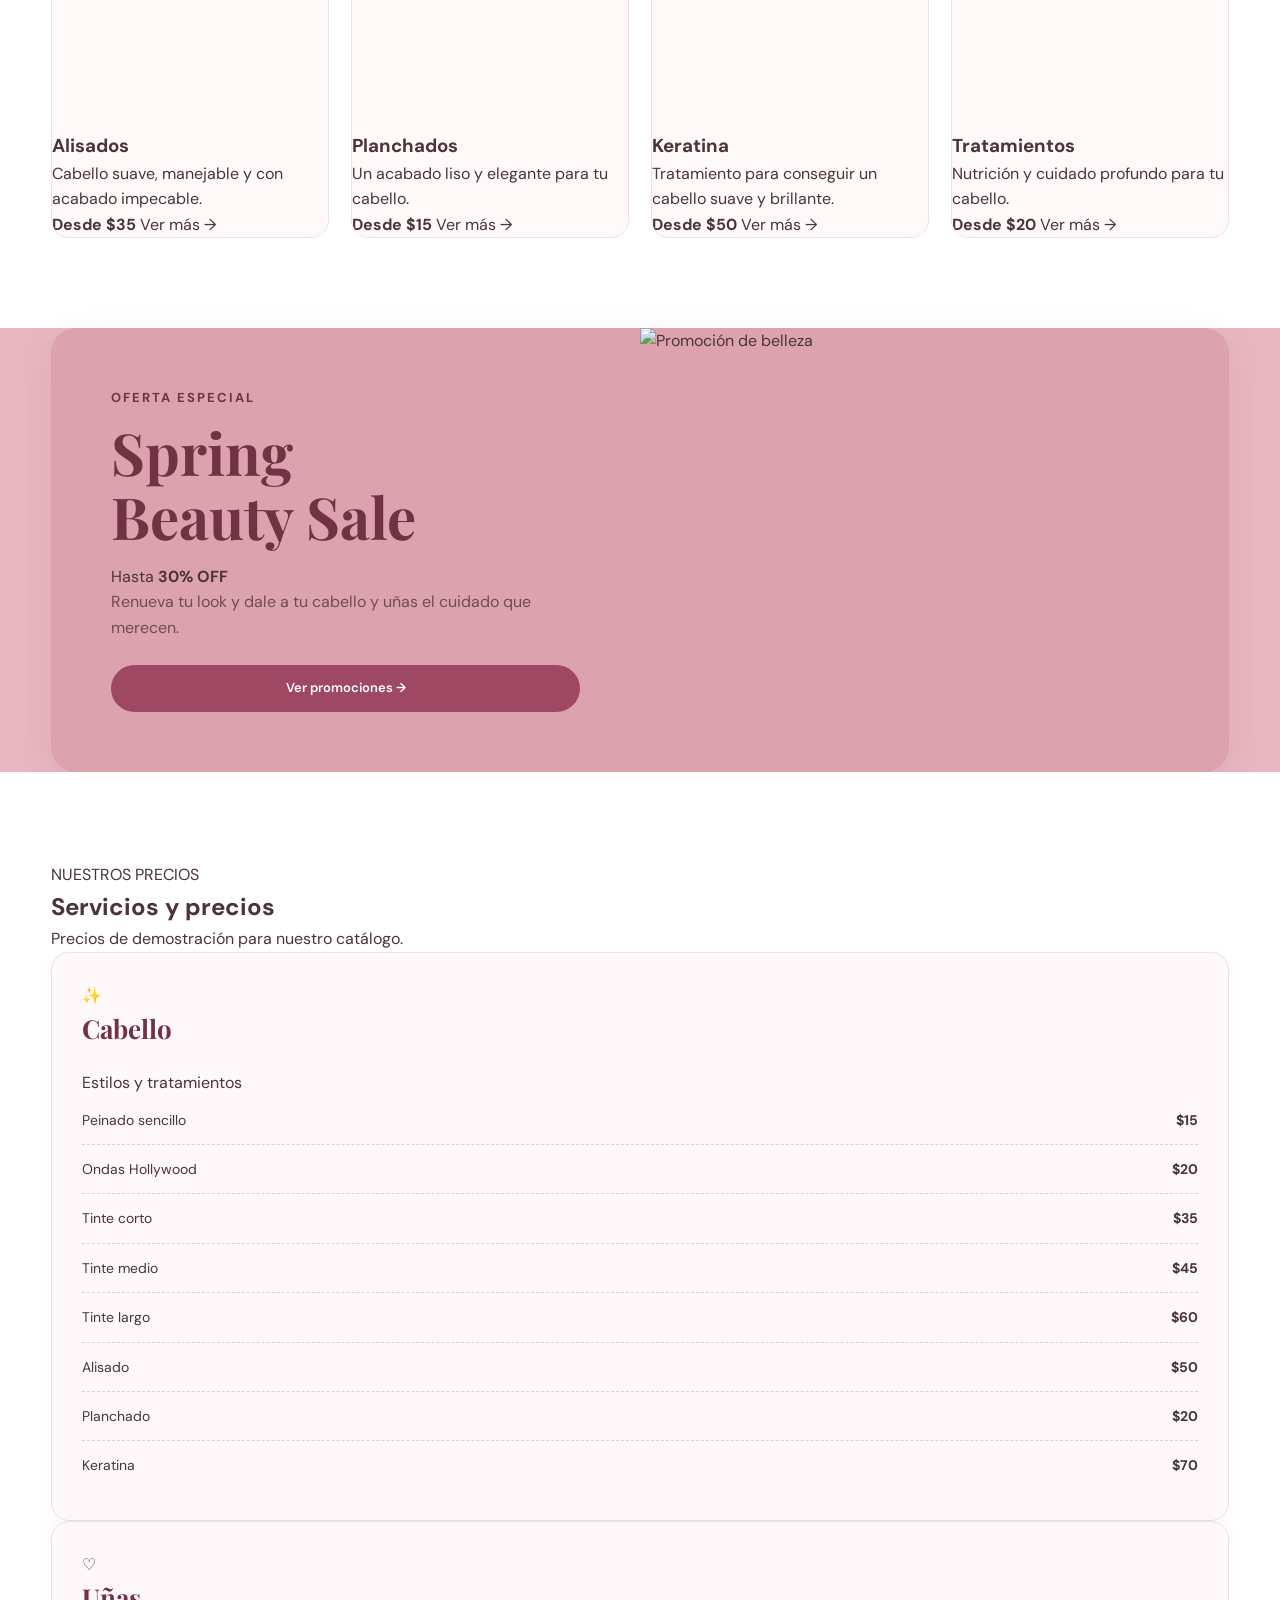
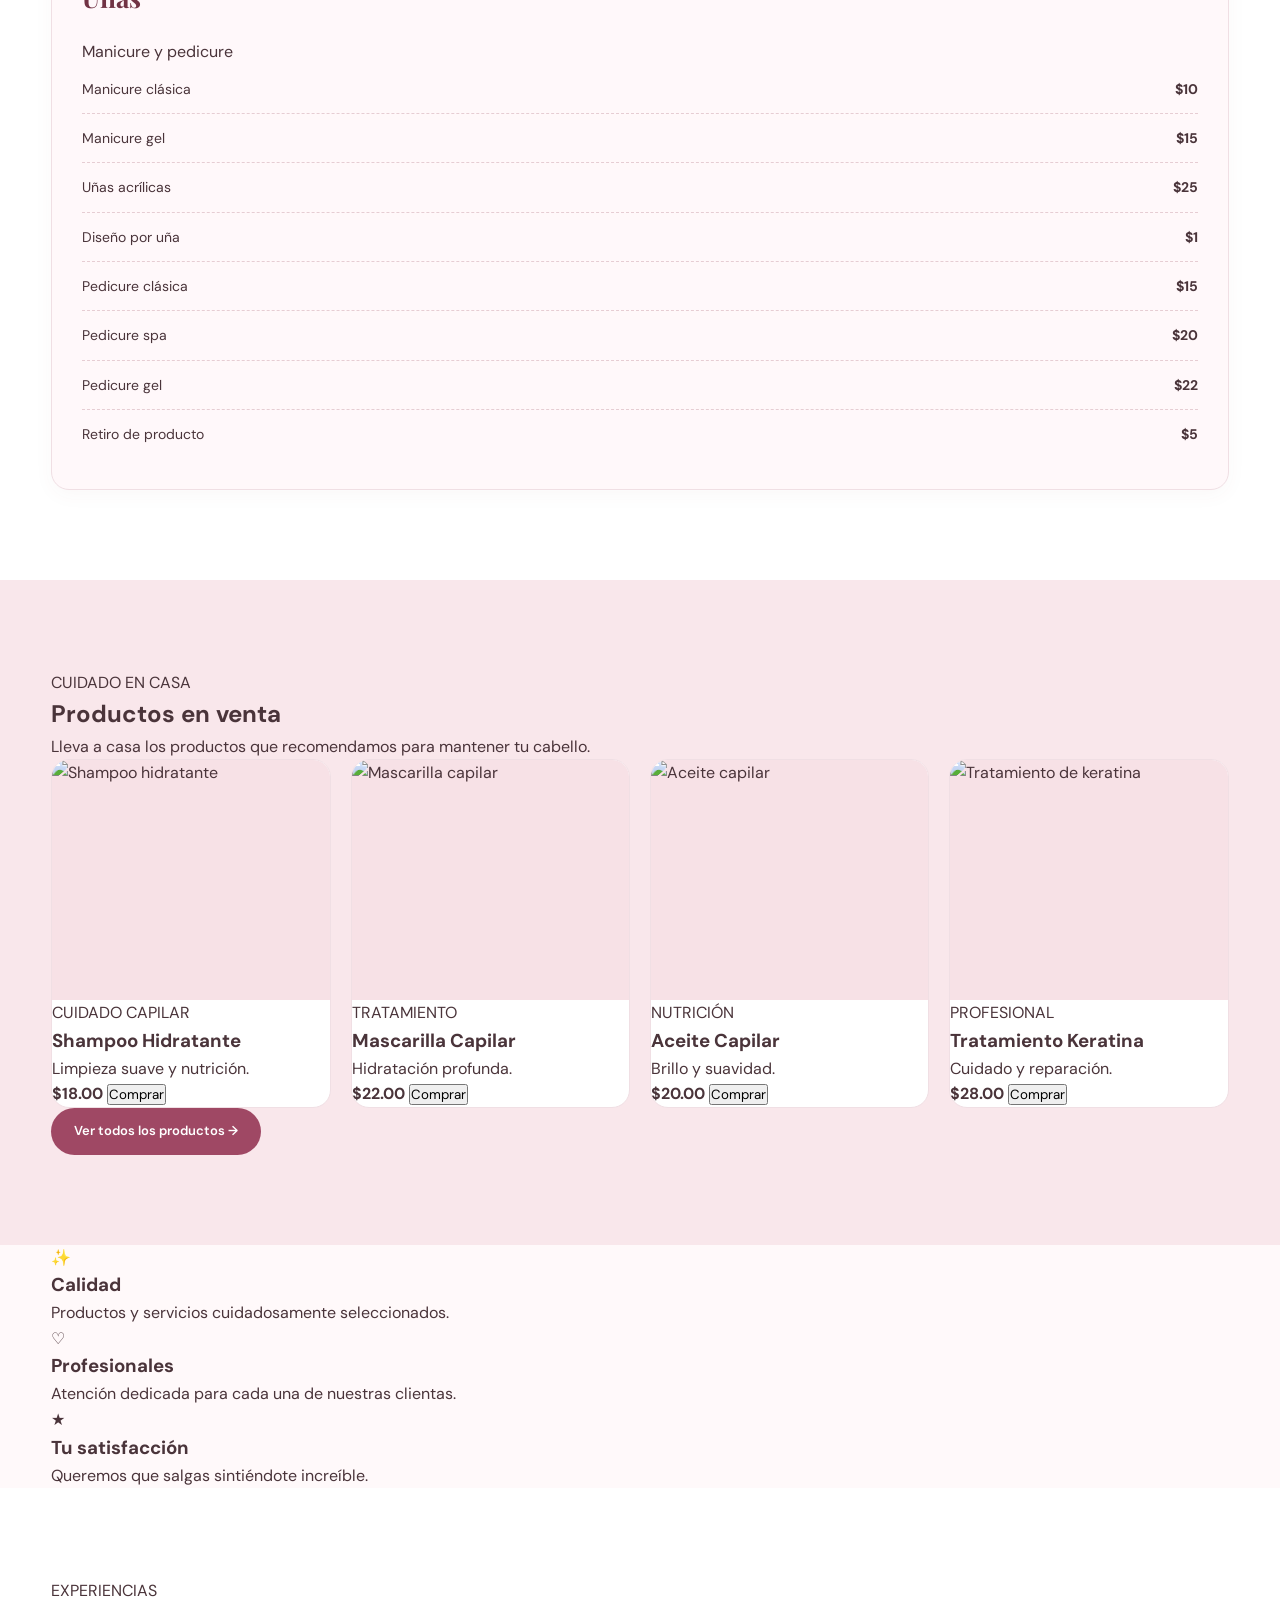
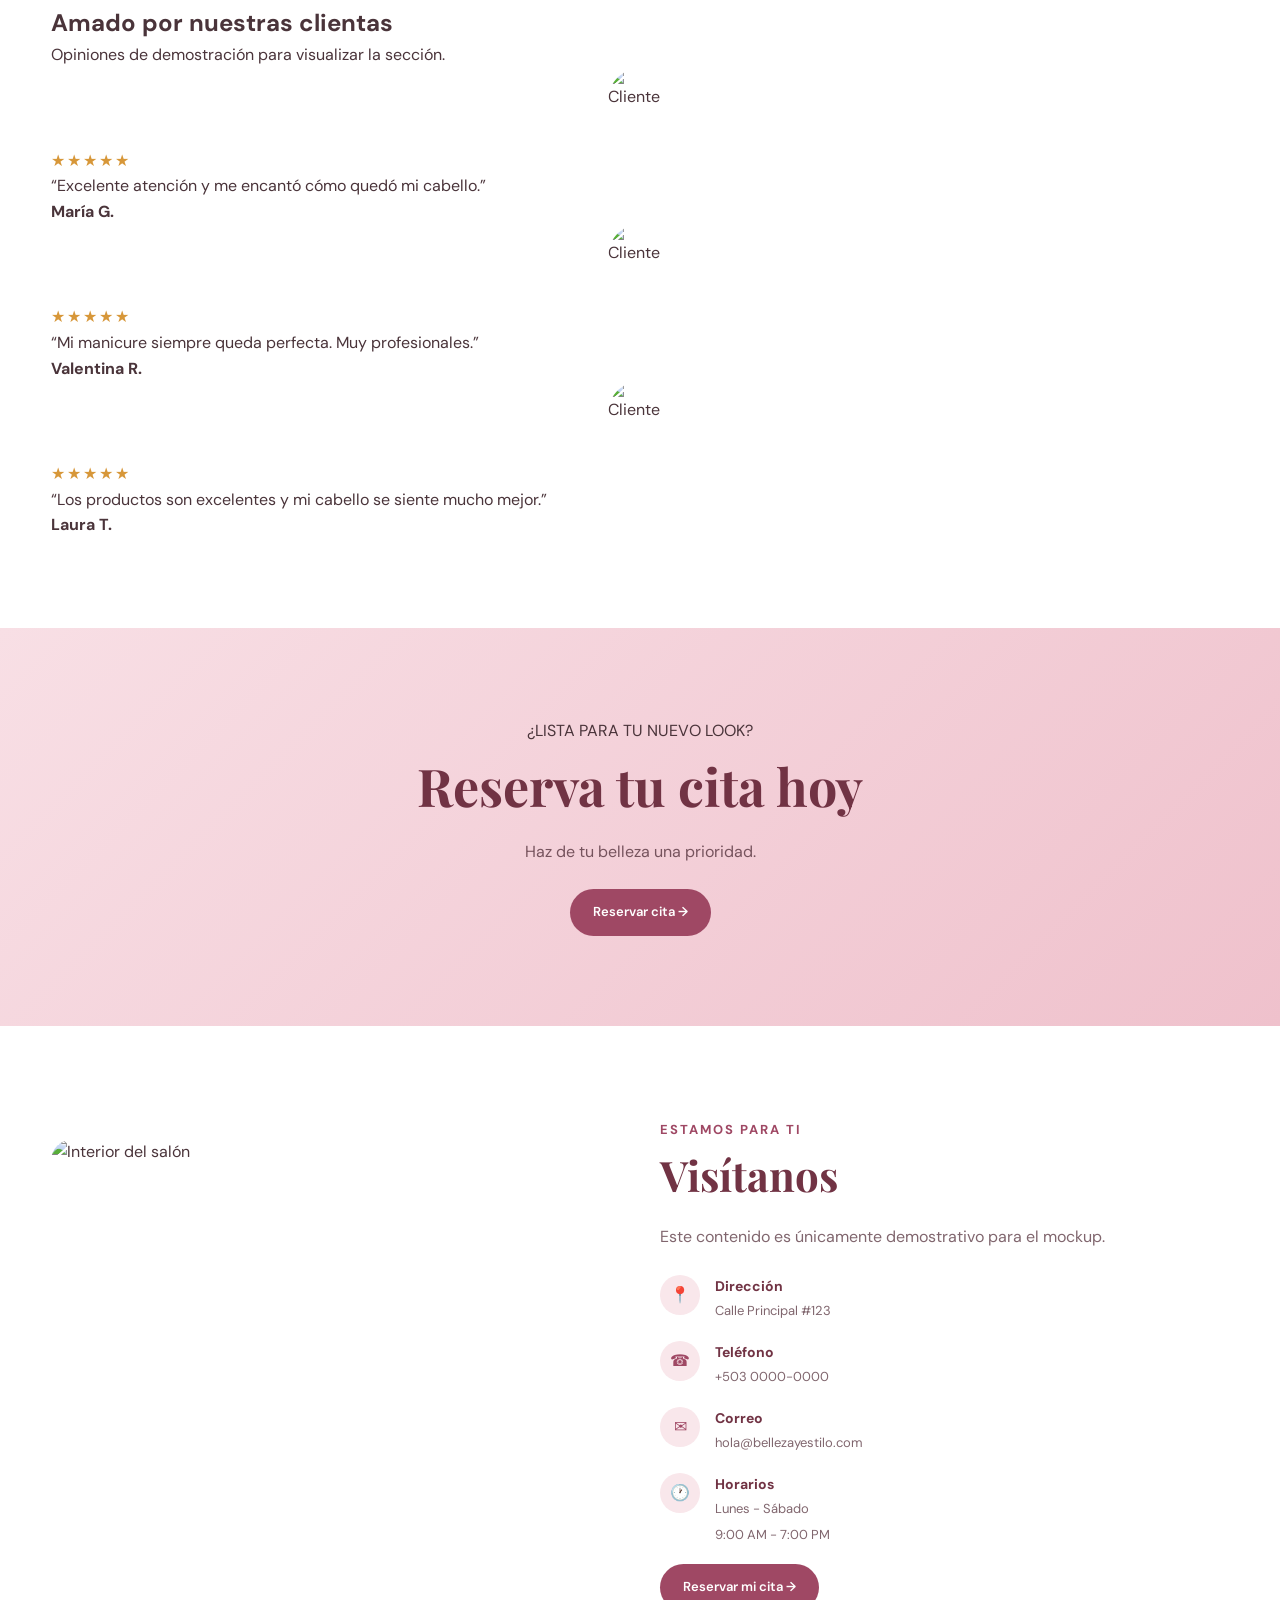
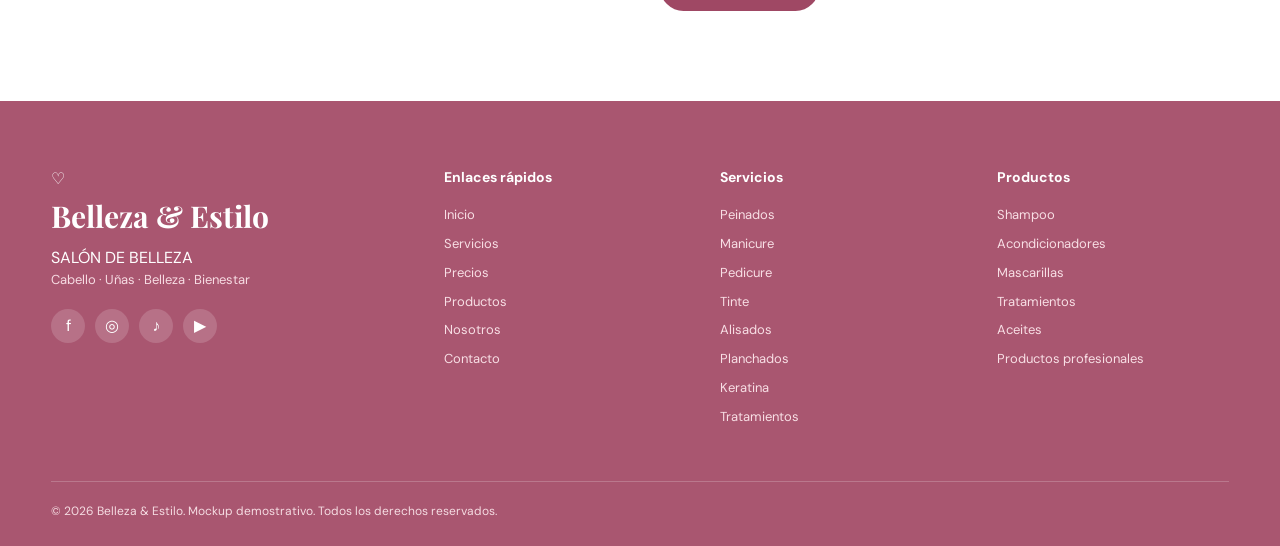
==== commit 6d344869: "css sobrescrito arreglado" ====
--- a/index.html
+++ b/index.html
@@ -135,7 +135,6 @@
     </header>
 
 
-
     <!-- =====================================================
          MAIN
     ====================================================== -->
@@ -176,7 +175,7 @@
                     <div class="hero-buttons">
 
                         <a
-                            href="#servicios"
+                            href="Servicios.html"
                             class="btn btn-primary"
                         >
                             Ver servicios
@@ -207,7 +206,7 @@
             <div class="hero-image">
 
                 <img
-                    src="images/hero.jpg"
+                    src="image (1).png"
                     alt="Mujer con cabello elegante"
                 >
 
@@ -257,7 +256,7 @@
                         <div class="service-image">
 
                             <img
-                                src="images/peinados.jpg"
+                                src="image (3).png"
                                 alt="Peinados"
                             >
 
@@ -299,7 +298,7 @@
                         <div class="service-image">
 
                             <img
-                                src="images/manicure.jpg"
+                                src="649ebde6e3367.webp"
                                 alt="Manicure"
                             >
 
